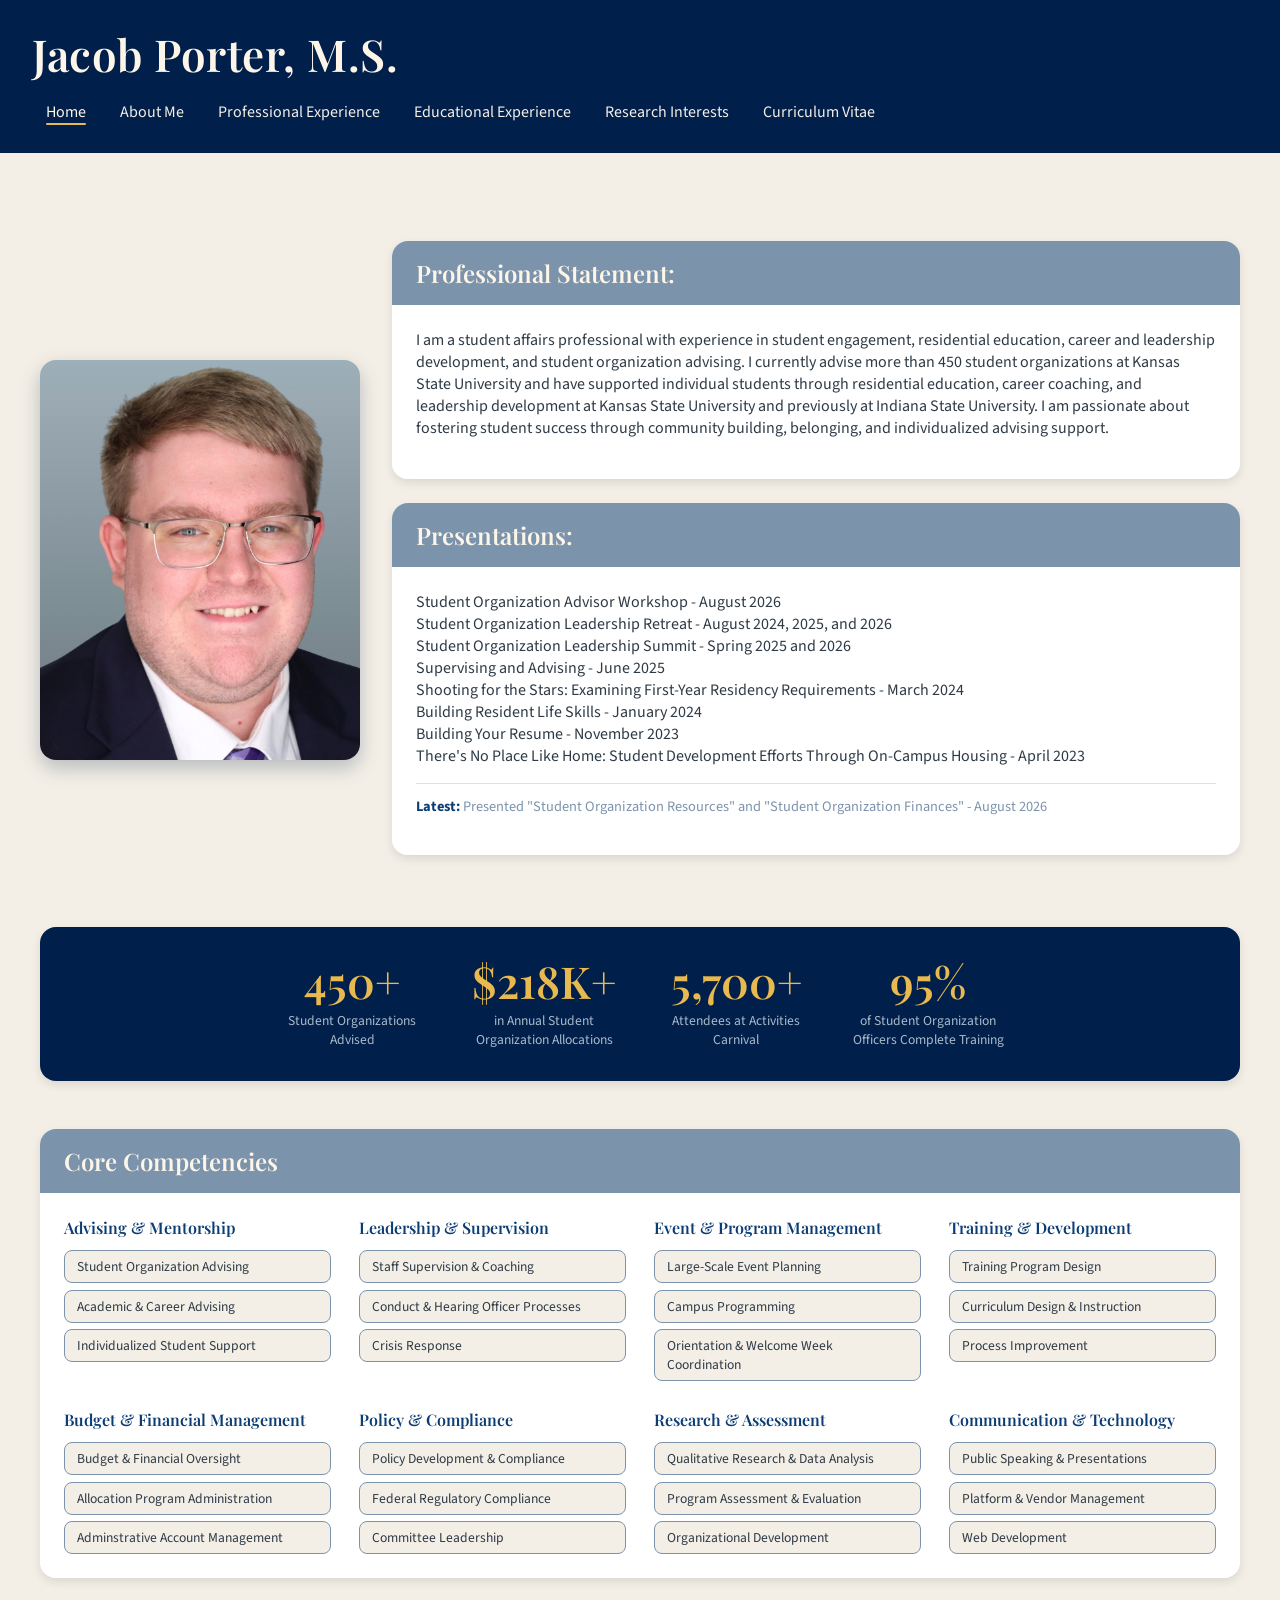
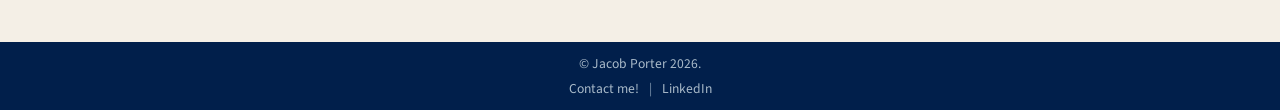
==== index.html @ 85df47d3 "Update profile image source in index.html" ====
<!DOCTYPE html>
<html lang="en" xmlns="http://www.w3.org/1999/xhtml">
<head>
    <meta charset="utf-8" />
    <link rel="preconnect" href="https://fonts.googleapis.com">
    <link rel="preconnect" href="https://fonts.gstatic.com" crossorigin>
    <link href="https://fonts.googleapis.com/css2?family=Playfair+Display:wght@500;600&family=Source+Sans+Pro:wght@400;600&display=swap" rel="stylesheet">
    <meta name="viewport" content="width=device-width, initial-scale=1" />
    <title>Jacob Porter</title>
    <link rel="stylesheet" href="styles.css" type="text/css" />
    <link rel="icon" href="favicon.ico" sizes="any">
    <link rel="icon" href="favicon-192.png" type="image/png">
    <link rel="apple-touch-icon" href="favicon-180.png">
</head>
<body>
    <header>
        <h1 class="hero-name"> Jacob Porter, M.S.</h1>
        <nav>
            <a href="index.html" class="active">Home</a>
            <a href="about.html">About Me</a>
            <a href="professional-experiences.html">Professional Experience</a>
            <a href="education.html">Educational Experience</a>
            <a href="research.html">Research Interests</a>
            <a href="cv.html">Curriculum Vitae</a>
        </nav>
    </header>
    <main>
        <div class="profile-section">
            <img src="headshot-rect.jpg" alt="Headshot" class="headshot" />
            <div>
                <section id="statement" class="statement-card">
                    <div class="statement-header">
                        <h2>Professional Statement:</h2>
                    </div>
                    <div class="statement-body">
                        <p>I am a student affairs professional with experience in student engagement, residential education, career and leadership development, and student organization advising. I currently advise more than 450 student organizations at Kansas State University and have supported individual students through residential education, career coaching, and leadership development at Kansas State University and previously at Indiana State University. I am passionate about fostering student success through community building, belonging, and individualized advising support.</p>
                    </div>
                </section>
                <section id="presentations" class="statement-card">
                    <div class="statement-header">
                        <h2>Presentations:</h2>
                    </div>
                    <div class="statement-body">
                        <p>
                            Student Organization Advisor Workshop - August 2026
                            <br />
                            Student Organization Leadership Retreat - August 2024, 2025, and 2026
                            <br />
                            Student Organization Leadership Summit - Spring 2025 and 2026
                            <br />
                            Supervising and Advising - June 2025
                            <br />
                            Shooting for the Stars: Examining First-Year Residency Requirements - March 2024
                            <br />
                            Building Resident Life Skills - January 2024
                            <br />
                            Building Your Resume - November 2023
                            <br />
                            There's No Place Like Home: Student Development Efforts Through On-Campus Housing - April 2023
                        </p>
                        <p class="latest-update">
                            <strong>Latest:</strong> Presented "Student Organization Resources" and "Student Organization Finances" - August 2026
                        </p>
                    </div>
                </section>
            </div>
        </div>
        <section class="stats-section">
            <div class="stat-item">
                <span class="stat-number">450+</span>
                <span class="stat-label">Student Organizations Advised</span>
            </div>
            <div class="stat-item">
                <span class="stat-number">$218K+</span>
                <span class="stat-label">in Annual Student Organization Allocations</span>
            </div>
            <div class="stat-item">
                <span class="stat-number">5,700+</span>
                <span class="stat-label">Attendees at Activities Carnival</span>
            </div>
            <div class="stat-item">
                <span class="stat-number">95%</span>
                <span class="stat-label">of Student Organization Officers Complete Training</span>
            </div>
        </section>
        <section id="skills" class="statement-card">
            <div class="statement-header">
                <h2>Core Competencies</h2>
            </div>
            <div class="statement-body">
                <div class="skills-group">
                    <h3 class="skills-group-title">Advising &amp; Mentorship</h3>
                    <ul class="skills-list">
                        <li>Student Organization Advising</li>
                        <li>Academic &amp; Career Advising</li>
                        <li>Individualized Student Support</li>
                    </ul>
                </div>
                <div class="skills-group">
                    <h3 class="skills-group-title">Leadership &amp; Supervision</h3>
                    <ul class="skills-list">
                        <li>Staff Supervision &amp; Coaching</li>
                        <li>Conduct &amp; Hearing Officer Processes</li>
                        <li>Crisis Response</li>
                    </ul>
                </div>
                <div class="skills-group">
                    <h3 class="skills-group-title">Event &amp; Program Management</h3>
                    <ul class="skills-list">
                        <li>Large-Scale Event Planning</li>
                        <li>Campus Programming</li>
                        <li>Orientation &amp; Welcome Week Coordination</li>
                    </ul>
                </div>
                <div class="skills-group">
                    <h3 class="skills-group-title">Training &amp; Development</h3>
                    <ul class="skills-list">
                        <li>Training Program Design</li>
                        <li>Curriculum Design &amp; Instruction</li>
                        <li>Process Improvement</li>
                    </ul>
                </div>
                <div class="skills-group">
                    <h3 class="skills-group-title">Budget &amp; Financial Management</h3>
                    <ul class="skills-list">
                        <li>Budget &amp; Financial Oversight</li>
                        <li>Allocation Program Administration</li>
                        <li>Adminstrative Account Management</li>
                    </ul>
                </div>
                <div class="skills-group">
                    <h3 class="skills-group-title">Policy &amp; Compliance</h3>
                    <ul class="skills-list">
                        <li>Policy Development &amp; Compliance</li>
                        <li>Federal Regulatory Compliance</li>
                        <li>Committee Leadership</li>
                    </ul>
                </div>
                <div class="skills-group">
                    <h3 class="skills-group-title">Research &amp; Assessment</h3>
                    <ul class="skills-list">
                        <li>Qualitative Research &amp; Data Analysis</li>
                        <li>Program Assessment &amp; Evaluation</li>
                        <li>Organizational Development</li>
                    </ul>
                </div>
                <div class="skills-group">
                    <h3 class="skills-group-title">Communication &amp; Technology</h3>
                    <ul class="skills-list">
                        <li>Public Speaking &amp; Presentations</li>
                        <li>Platform &amp; Vendor Management</li>
                        <li>Web Development</li>
                    </ul>
                </div>
            </div>
        </section>
    </main>
    
   <footer>
    <div class="footer-content">
        <p>&copy; Jacob Porter 2026.</p>
        <div class="footer-links">
            <a href="mailto:jacob@jacobporter.me">Contact me!</a>
            <span class="footer-divider">|</span>
            <a href="https://www.linkedin.com/in/jacob-porter123/" target="_blank">LinkedIn</a>
        </div>
    </div>
</footer>

    <script>
        document.querySelectorAll('.accordion-trigger').forEach(trigger => {
            trigger.addEventListener('click', () => {
                const panel = trigger.nextElementSibling;
                const isOpen = trigger.getAttribute('aria-expanded') === 'true';
                trigger.setAttribute('aria-expanded', String(!isOpen));
                panel.style.maxHeight = isOpen ? null : panel.scrollHeight + 'px';
            });
        });
    </script>
</body>
</html>
---- styles.css ----
* {
    box-sizing: border-box;
}

html,
body {
    width: 100%;
    min-height: 100%;
}

body {
    margin: 0;
    min-height: 100vh;
    display: flex;
    flex-direction: column;
    font-family: "Source Sans Pro", sans-serif;
    background: #F4EFE6;
    color: #2E3A46;
}

h1,
h2,
h3,
h4,
h5,
h6 {
    margin-top: 0;
    color: #0B1120;
    font-family: "Playfair Display", serif;
    font-weight: 600;
}

/* Header */

header {
    width: 100%;
    padding: 24px 32px;
    display: flex;
    align-items: center;
    justify-content: space-between;
    flex-wrap: wrap;
    gap: 12px;
    background: #011F4B;
    color: #FDF6E8;
}

header h1 {
    margin: 0;
    color: #FDF6E8;
    font-size: 22px;
}

nav {
    display: flex;
    flex-wrap: wrap;
    gap: 6px;
}

nav a {
    position: relative;
    display: inline-block;
    padding: 6px 14px;
    color: #F4EFE6;
    text-decoration: none;
    border-radius: 999px;
    transition: .25s;
}

nav a:hover {
    color: #0B1120;
    background: #E8B94F;
}

nav a.active {
    color: #FDF6E8;
}

nav a.active::after {
    content: "";
    position: absolute;
    left: 14px;
    right: 14px;
    bottom: 4px;
    height: 2px;
    background: #E8B94F;
    border-radius: 2px;
    opacity: 0;
    transition: background-color .25s ease;
    animation: fadeInLine .6s ease .3s forwards;
}

nav a.active:hover {
    color: #0B1120;
}

nav a.active:hover::after {
    background: #0B1120;
}

@keyframes fadeInLine {
    from {
        opacity: 0;
    }

    to {
        opacity: 1;
    }
}

/* Footer */

footer {
    width: 100%;
    padding: 12px 32px;
    text-align: center;
    background: #011F4B;
    color: #A9BAC9;
}

footer p {
    margin: 0;
    font-size: .85rem;
}

.footer-content {
    display: flex;
    flex-direction: column;
    align-items: center;
    gap: 6px;
}

.footer-links {
    display: flex;
    align-items: center;
    gap: 10px;
    font-size: .85rem;
}

.footer-links a {
    color: #A9BAC9;
    text-decoration: none;
}

.footer-links a:hover {
    color: #E8B94F;
}

.footer-divider {
    color: #7C93AC;
}

/* Main */

main {
    width: 100%;
    max-width: 1300px;
    margin: 0 auto;
    padding: 40px;
    flex: 1;
}

main a {
    color: #0B3D74;
}

main a:hover {
    color: #C97B3D;
}

section {
    width: 100%;
    margin-bottom: 24px;
}

.hero-name {
    font-size: 2.75rem !important;
    letter-spacing: .5px;
}

/* Stats */

.stats-section {
    width: 100%;
    margin: 1rem auto 3rem;
    padding: 2rem;
    display: flex;
    flex-wrap: wrap;
    justify-content: center;
    gap: 2rem;
    background: #011F4B;
    border-radius: 16px;
    box-shadow: 0 4px 10px rgba(0, 0, 0, .1);
}

.stat-item {
    min-width: 140px;
    display: flex;
    flex-direction: column;
    align-items: center;
    text-align: center;
}

.stat-number {
    font-family: "Playfair Display", serif;
    font-size: 2.75rem;
    font-weight: 600;
    line-height: 1;
    color: #E8B94F;
}

.stat-label {
    max-width: 160px;
    margin-top: .5rem;
    font-size: .85rem;
    color: #A9BAC9;
}

/* Timeline */

.timeline {
    position: relative;
    padding-left: 2.5rem;
}

.timeline-entry {
    position: relative;
    margin-bottom: 12px;
}

.timeline-entry::before {
    content: "";
    position: absolute;
    left: calc(-2.5rem + 9px);
    top: 22px;
    bottom: -34px;
    width: 2px;
    background: #7C93AC;
}

.timeline-entry:last-child::before {
    display: none;
}

.timeline-dot {
    position: absolute;
    left: -2.5rem;
    top: 22px;
    width: 20px;
    height: 20px;
    border: 3px solid #011F4B;
    border-radius: 50%;
    background: #E8B94F;
}

/* Buttons */

.download-container {
    margin-top: 24px;
    text-align: center;
}

.download-button {
    display: inline-block;
    padding: 10px 20px;
    background: #011F4B;
    color: #F4EFE6 !important;
    font-weight: 600;
    text-decoration: none !important;
    border-radius: 999px;
    transition: .25s;
}

.download-button:hover {
    background: #E8B94F;
    color: #0B1120 !important;
}

/* Cards */

.statement-card {
    width: 100%;
    overflow: hidden;
    background: #FFFFFF;
    border-radius: 16px;
    box-shadow: 0 4px 10px rgba(0, 0, 0, .1);
    transition: transform .25s ease, box-shadow .25s ease;
    position: relative;
    z-index: 1;
}

.statement-card:hover {
    transform: translateY(-4px);
    box-shadow: 0 8px 20px rgba(0, 0, 0, .15);
}

.statement-header {
    width: 100%;
    padding: 1rem 1.5rem;
    background: #7C93AC;
    color: #FDF6E8;
}

.statement-header h1,
.statement-header h2,
.statement-header h3 {
    margin: 0;
    color: #FDF6E8;
}

.statement-body {
    width: 100%;
    padding: 1.5rem;
    background: #FFFFFF;
    color: #2E3A46;
}

.statement-body > p:first-child,
.statement-body > *:first-child {
    margin-top: 0;
}

/* Research */

.pipeline {
    align-items: stretch;
    gap: 0;
}

.pipeline-step {
    position: relative;
    flex: 1;
    min-width: 0;
    padding-top: 16px;
}

.stage-marker {
    position: absolute;
    top: 16px;
    left: 20px;
    transform: translateY(-50%);
    width: 32px;
    height: 32px;
    display: flex;
    align-items: center;
    justify-content: center;
    border-radius: 50%;
    background: #E8B94F;
    color: #0B1120;
    font-family: "Playfair Display", serif;
    font-weight: 600;
    box-shadow: 0 2px 6px rgba(0, 0, 0, .2);
    z-index: 3;
}

.pipeline-arrow {
    display: flex;
    align-items: center;
    justify-content: center;
    padding: 0 .5rem;
    font-size: 1.75rem;
    color: #7C93AC;
}

.research-sections {
    width: 100%;
    display: flex;
    flex-direction: row;
    align-items: stretch;
    gap: 2rem;
}

.research-sections section {
    flex: 1;
    min-width: 0;
    padding: 0;
    overflow: hidden;
    background: #FFFFFF;
    border-radius: 16px;
    box-shadow: 0 4px 10px rgba(0, 0, 0, .1);
}

.research-sections .statement-header {
    margin: 0;
}

/* CV */

.cv-container,
#cv,
#cv .statement-body {
    width: 100%;
}

.cv-container iframe {
    display: block;
    width: 100%;
    height: 900px;
    border: 1px solid #7C93AC;
    border-radius: 8px;
}

/* Accordion */

.accordion-item {
    width: 100%;
    margin-bottom: 12px;
    overflow: hidden;
    border: 1px solid #011F4B;
    border-radius: 8px;
}

.accordion-trigger {
    width: 100%;
    padding: 18px 20px;
    display: flex;
    align-items: center;
    justify-content: space-between;
    border: 0;
    background: #011F4B;
    color: #FDF6E8;
    cursor: pointer;
    text-align: left;
    font-family: inherit;
}

.accordion-trigger:hover,
.accordion-trigger[aria-expanded="true"] {
    background: #0B3D74;
}

.accordion-trigger-text strong {
    display: block;
    margin-bottom: 4px;
    color: #E8B94F;
    font-family: "Playfair Display", serif;
    font-size: 1.1rem;
}

.accordion-trigger-text i {
    color: #FDF6E8;
    font-size: .9rem;
}

.accordion-icon {
    color: #E8B94F;
    transition: transform .2s ease;
}

.accordion-trigger[aria-expanded="true"] .accordion-icon {
    transform: rotate(180deg);
}

.accordion-panel {
    max-height: 0;
    overflow: hidden;
    background: #FFFFFF;
    color: #2E3A46;
    opacity: 0;
    transition: max-height .35s ease, opacity .3s ease;
}

.accordion-trigger[aria-expanded="true"] + .accordion-panel {
    opacity: 1;
}

.accordion-panel ul {
    margin: 0;
    padding: 16px 20px;
}

.accordion-panel li {
    margin-bottom: 8px;
}

.accordion-panel li:last-child {
    margin-bottom: 0;
}

/* Profile */

.profile-section {
    width: 100%;
    margin: 3rem auto;
    display: flex;
    align-items: center;
    gap: 2rem;
}

.headshot {
    width: clamp(160px, 35vw, 320px);
    height: auto;
    aspect-ratio: 4 / 5;
    object-fit: cover;
    border-radius: 16px;   /* was 50% — swap for a soft rounded-rectangle corner, or use 0 for sharp corners */
    box-shadow: 0 8px 20px rgba(1, 31, 75, .25);
}

/* Quote */

.pull-quote {
    width: 100%;
    max-width: 600px;
    margin: 2rem auto 1rem;
    padding: 1.25rem 2rem;
    background: #011F4B;
    border-radius: 16px;
    text-align: center;
    box-shadow: 0 4px 10px rgba(0, 0, 0, .1);
}

.pull-quote blockquote {
    margin: 0;
    color: #E8B94F;
    font-family: "Playfair Display", serif;
    font-size: 1.5rem;
    font-style: italic;
    line-height: 1.4;
}

.quote-author {
    margin: .75rem 0 0;
    color: #FDF6E8;
    font-size: 1rem;
}

/* Latest update line */

.latest-update {
    margin-top: 12px;
    padding-top: 12px;
    border-top: 1px solid #E5DFD2;
    font-size: .9rem;
    color: #7C93AC;
}

    .latest-update strong {
        color: #0B3D74;
    }

/* Skills */

#skills .statement-body {
    display: grid;
    grid-template-columns: repeat(auto-fit, minmax(220px, 1fr));
    gap: 1.75rem;
}

.skills-group-title {
    margin: 0 0 .75rem;
    font-family: "Playfair Display", serif;
    font-size: 1rem;
    font-weight: 600;
    color: #0B3D74;
}

.skills-list {
    margin: 0;
    padding: 0;
    list-style: none;
    display: flex;
    flex-direction: column;
    gap: .4rem;
}

    .skills-list li {
        padding: 6px 12px;
        background: #F4EFE6;
        border: 1px solid #7C93AC;
        border-radius: 8px;
        font-size: .85rem;
        color: #2E3A46;
    }

/* Responsive */

@media (max-width: 900px) {
    header {
        justify-content: center;
        text-align: center;
    }

    nav {
        justify-content: center;
    }

    main {
        padding: 20px;
    }

    .hero-name {
        font-size: 2rem !important;
    }

    .stats-section {
        gap: 1.5rem;
        padding: 1.5rem;
    }

    .pipeline-arrow {
        padding: .5rem 0;
        transform: rotate(90deg);
    }

    .research-sections {
        flex-direction: column;
    }

    .profile-section {
        flex-direction: column;
    }
}

@media (max-width: 600px) {
    .timeline {
        padding-left: 1.75rem;
    }

    .timeline-dot {
        left: -1.75rem;
        width: 16px;
        height: 16px;
    }

    .timeline-entry::before {
        left: calc(-1.75rem + 7px);
    }
}
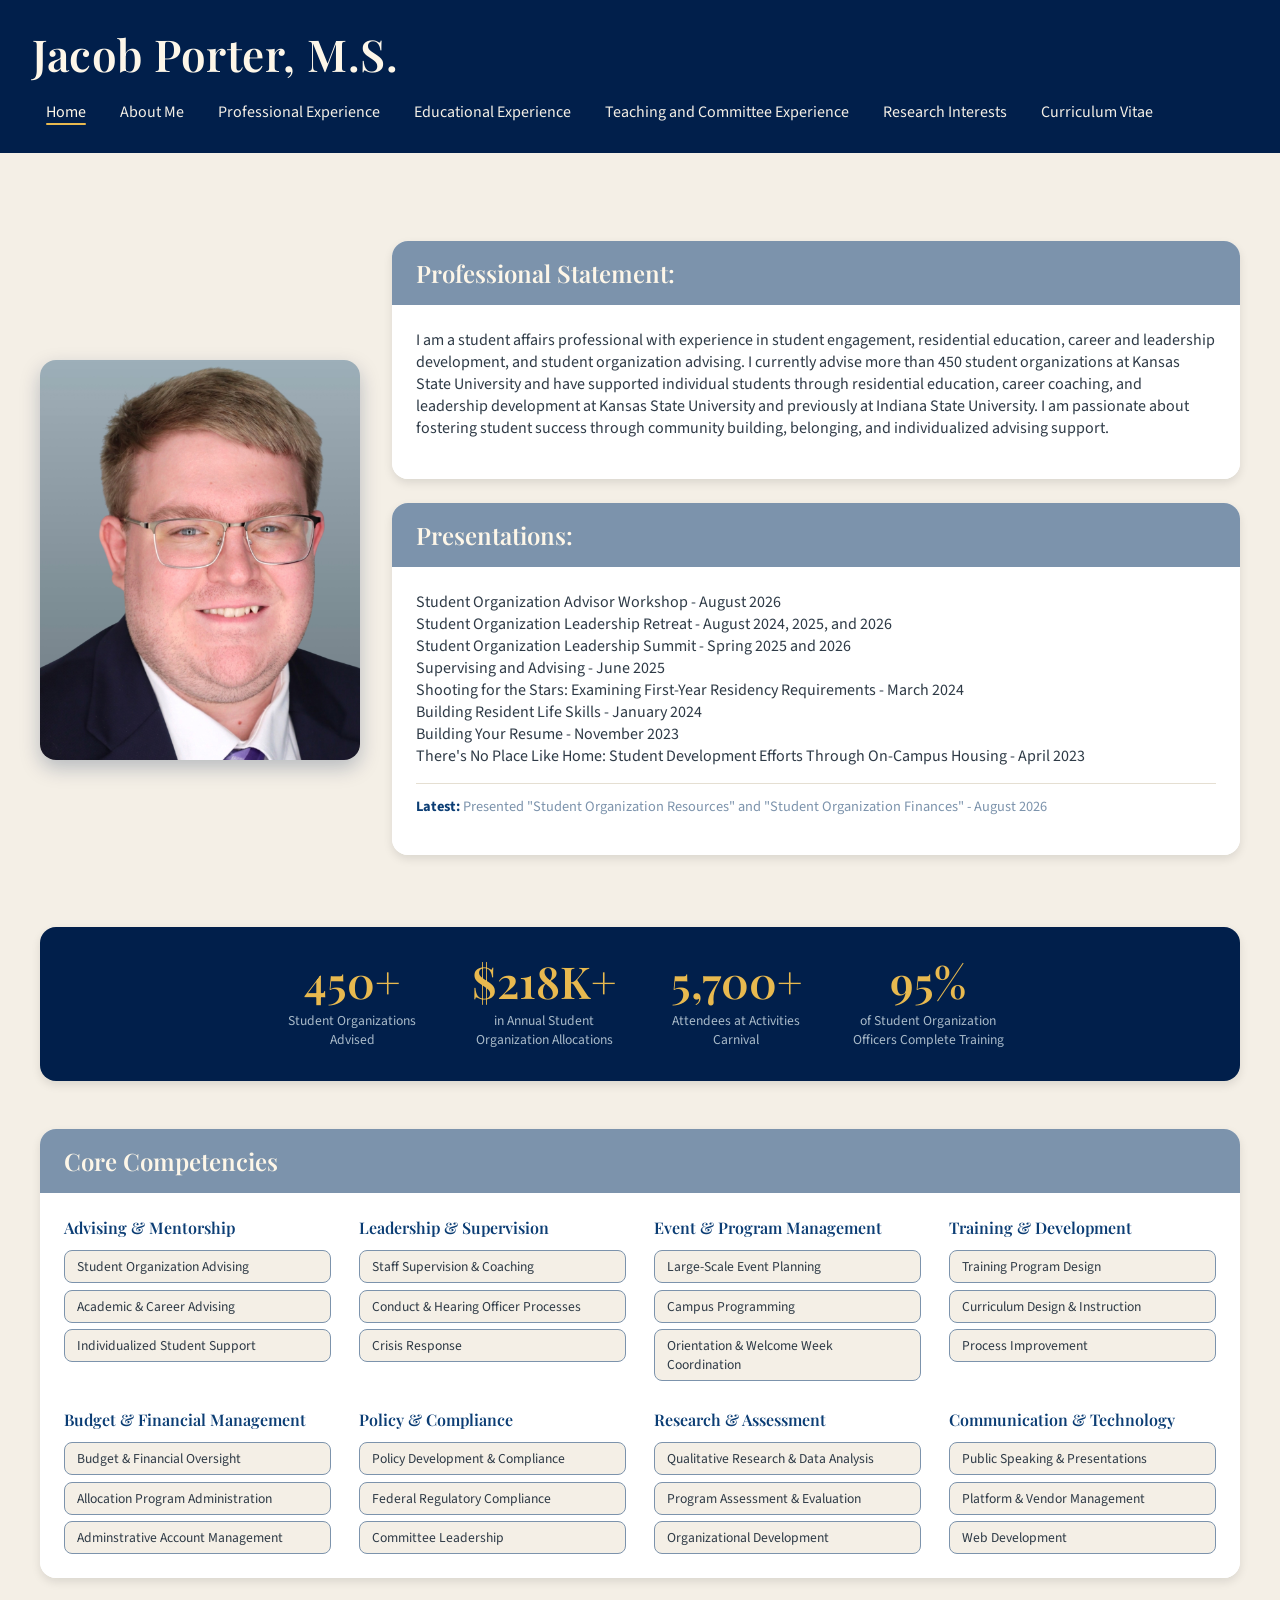
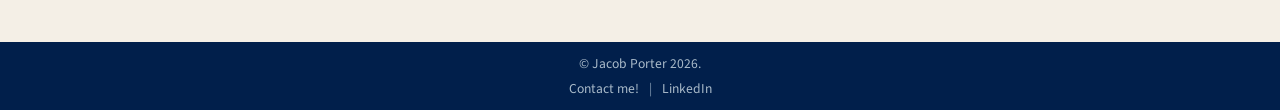
==== commit dc4d85da: "Add link to Teaching and Committee Experience" ====
--- a/index.html
+++ b/index.html
@@ -20,6 +20,7 @@
             <a href="about.html">About Me</a>
             <a href="professional-experiences.html">Professional Experience</a>
             <a href="education.html">Educational Experience</a>
+            <a href="teaching-and-service.html">Teaching and Committee Experience</a>
             <a href="research.html">Research Interests</a>
             <a href="cv.html">Curriculum Vitae</a>
         </nav>
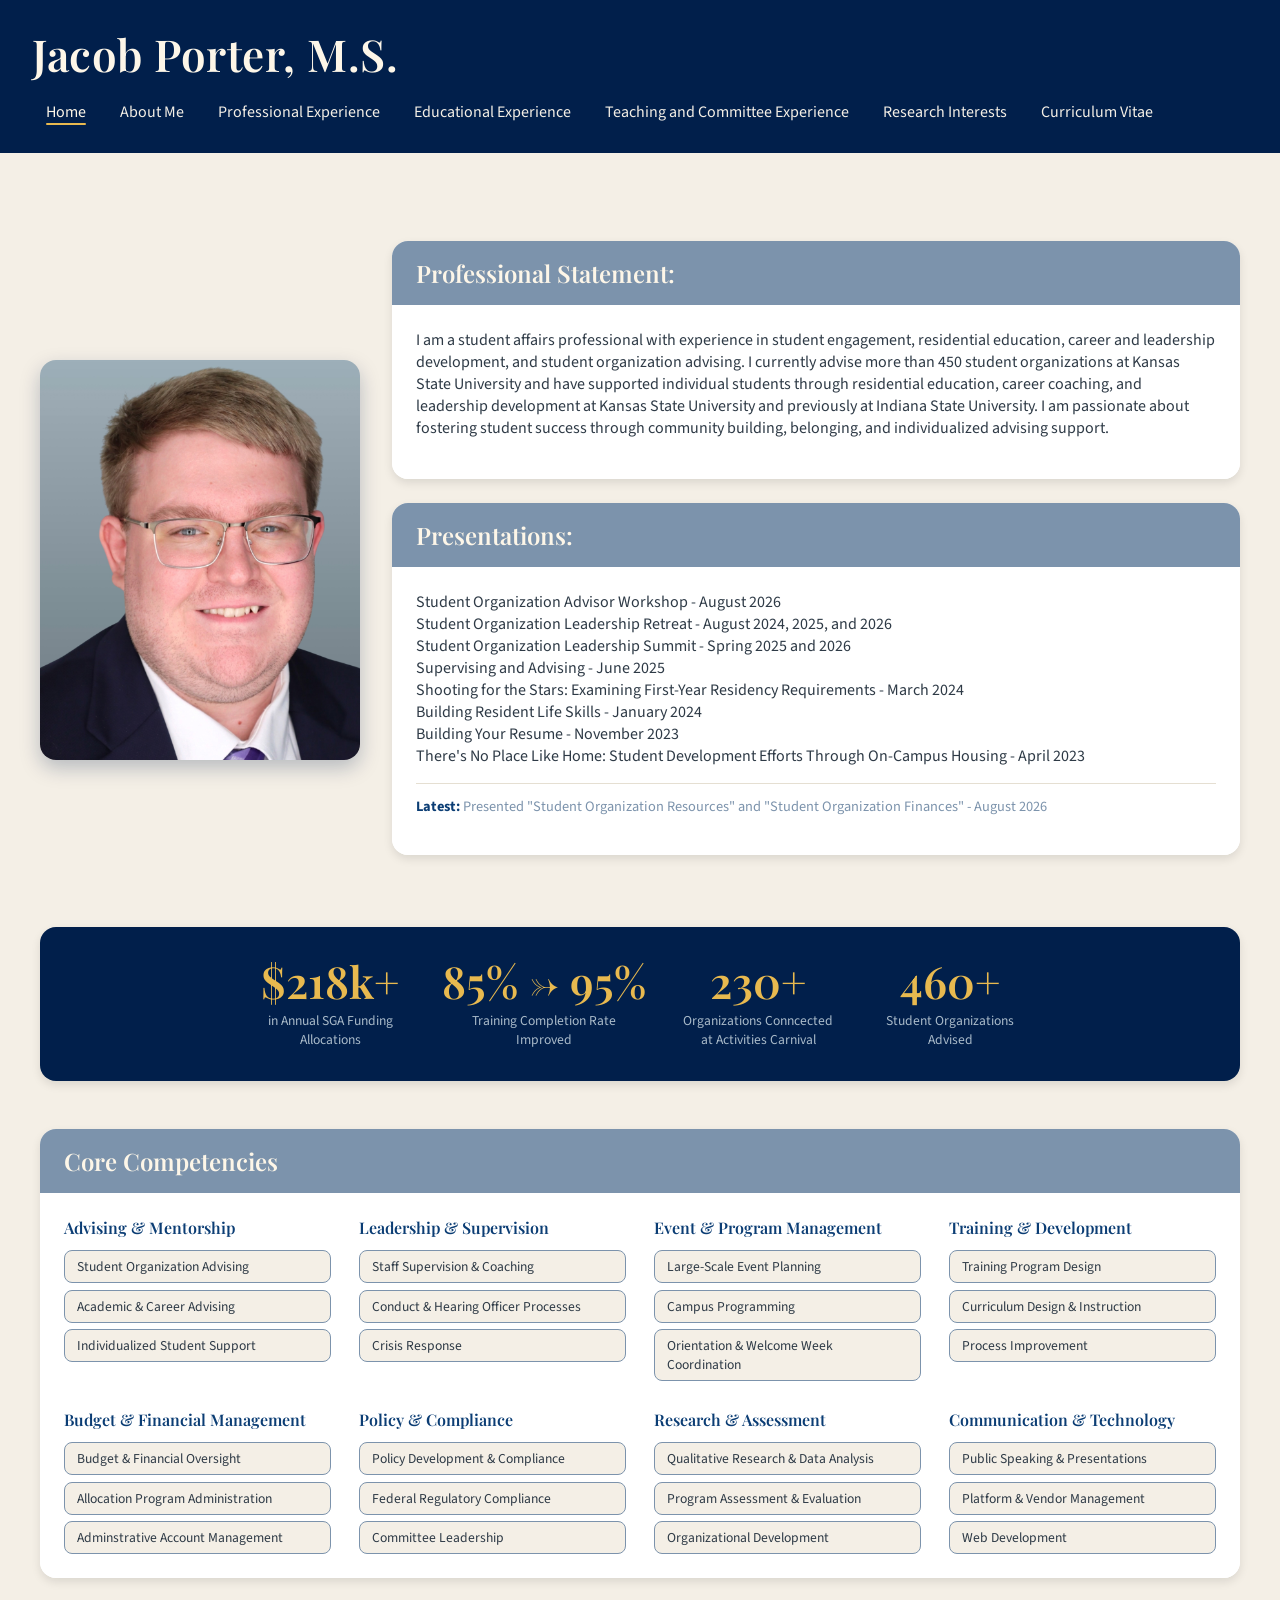
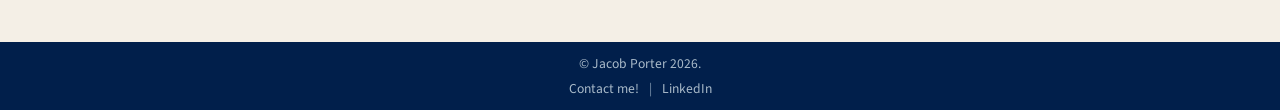
==== commit bf41ee4d: "Update statistics in index.html" ====
--- a/index.html
+++ b/index.html
@@ -20,7 +20,7 @@
             <a href="about.html">About Me</a>
             <a href="professional-experiences.html">Professional Experience</a>
             <a href="education.html">Educational Experience</a>
-            <a href="teaching-and-service.html">Teaching and Committee Experience</a>
+            <a href="teaching-and-committee.html">Teaching and Committee Experience</a>
             <a href="research.html">Research Interests</a>
             <a href="cv.html">Curriculum Vitae</a>
         </nav>
@@ -68,20 +68,20 @@
         </div>
         <section class="stats-section">
             <div class="stat-item">
-                <span class="stat-number">450+</span>
-                <span class="stat-label">Student Organizations Advised</span>
+                <span class="stat-number">$218k+</span>
+                <span class="stat-label">in Annual SGA Funding Allocations</span>
             </div>
             <div class="stat-item">
-                <span class="stat-number">$218K+</span>
-                <span class="stat-label">in Annual Student Organization Allocations</span>
+                <span class="stat-number">85% -> 95%</span>
+                <span class="stat-label">Training Completion Rate Improved</span>
             </div>
             <div class="stat-item">
-                <span class="stat-number">5,700+</span>
-                <span class="stat-label">Attendees at Activities Carnival</span>
+                <span class="stat-number">230+</span>
+                <span class="stat-label">Organizations Conncected at Activities Carnival</span>
             </div>
             <div class="stat-item">
-                <span class="stat-number">95%</span>
-                <span class="stat-label">of Student Organization Officers Complete Training</span>
+                <span class="stat-number">460+</span>
+                <span class="stat-label">Student Organizations Advised</span>
             </div>
         </section>
         <section id="skills" class="statement-card">
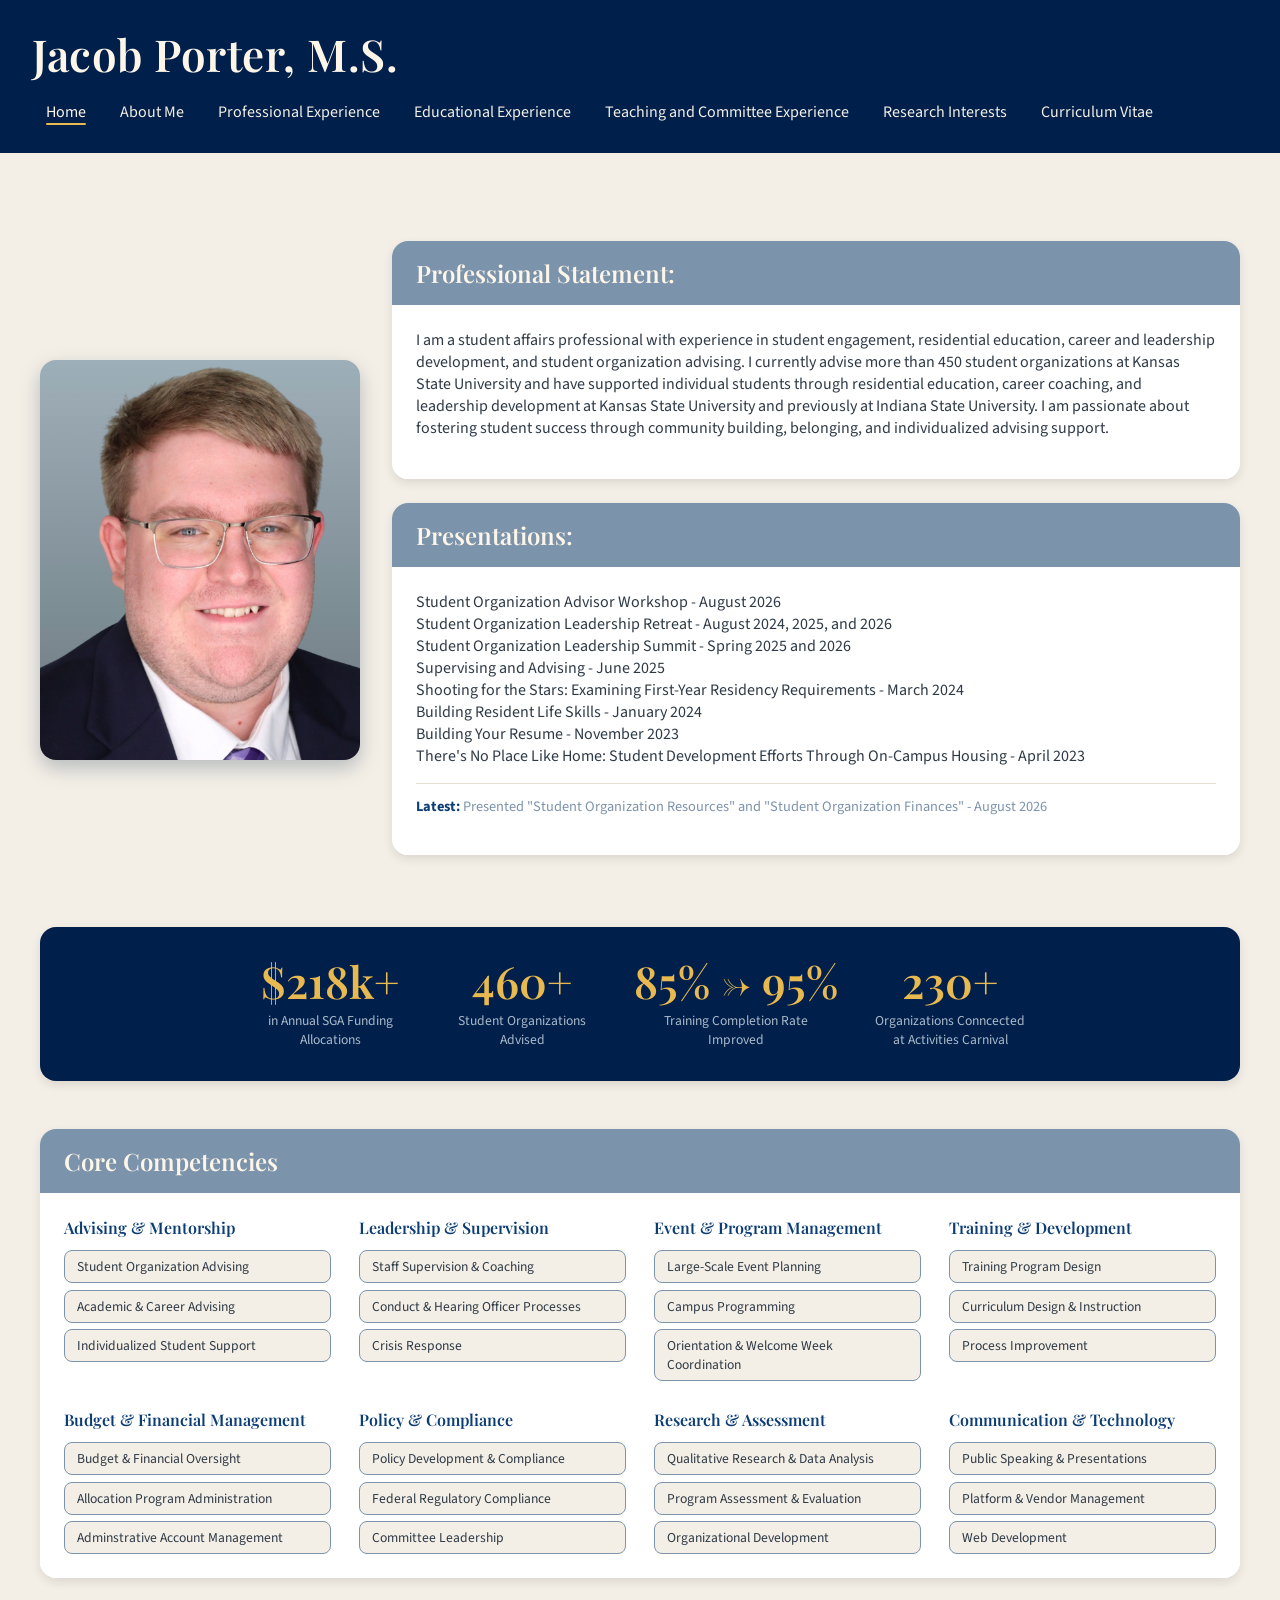
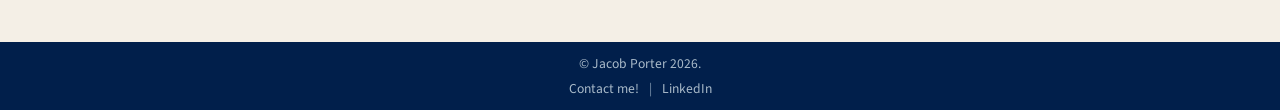
==== commit e8003d8b: "Remove duplicate statistic for Student Organizations Removed duplicate stat-item for Student Organiz" ====
--- a/index.html
+++ b/index.html
@@ -72,16 +72,16 @@
                 <span class="stat-label">in Annual SGA Funding Allocations</span>
             </div>
             <div class="stat-item">
+                <span class="stat-number">460+</span>
+                <span class="stat-label">Student Organizations Advised</span>
+            </div>
+            <div class="stat-item">
                 <span class="stat-number">85% -> 95%</span>
                 <span class="stat-label">Training Completion Rate Improved</span>
             </div>
             <div class="stat-item">
                 <span class="stat-number">230+</span>
                 <span class="stat-label">Organizations Conncected at Activities Carnival</span>
-            </div>
-            <div class="stat-item">
-                <span class="stat-number">460+</span>
-                <span class="stat-label">Student Organizations Advised</span>
             </div>
         </section>
         <section id="skills" class="statement-card">
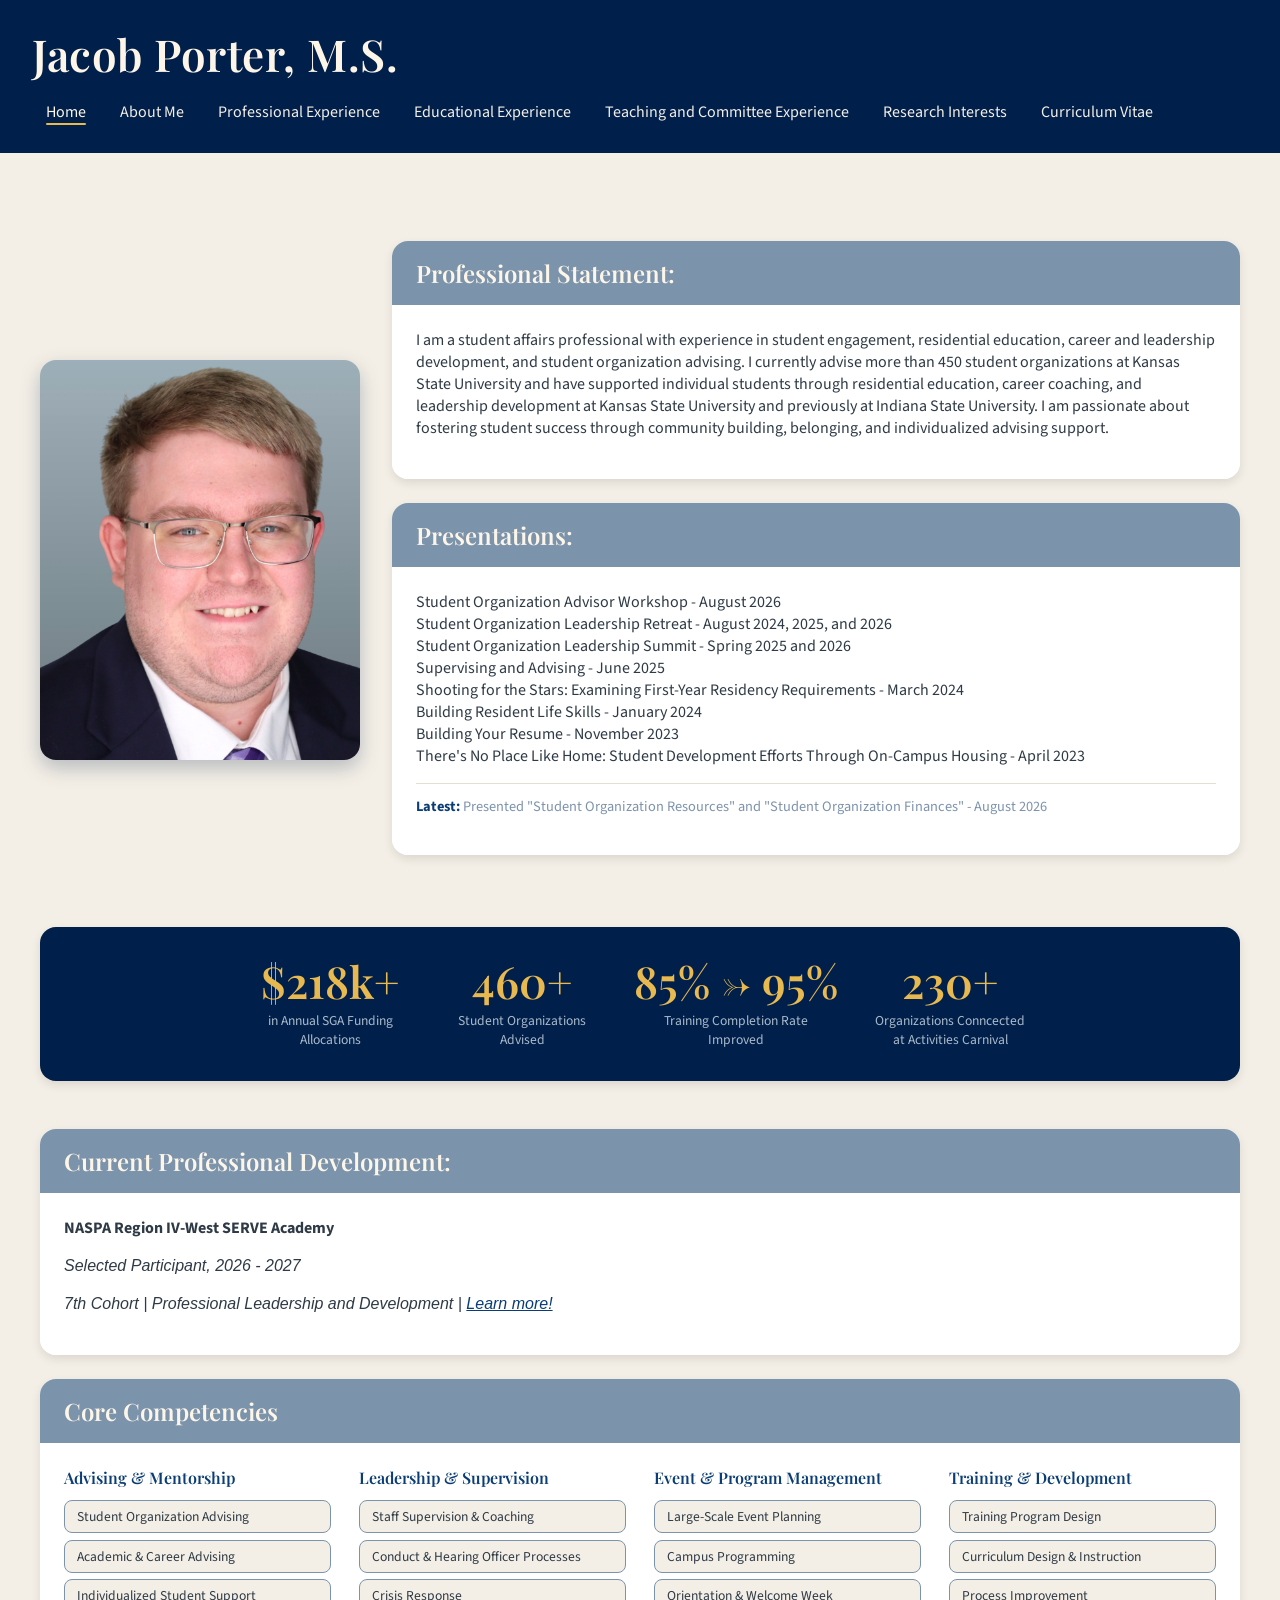
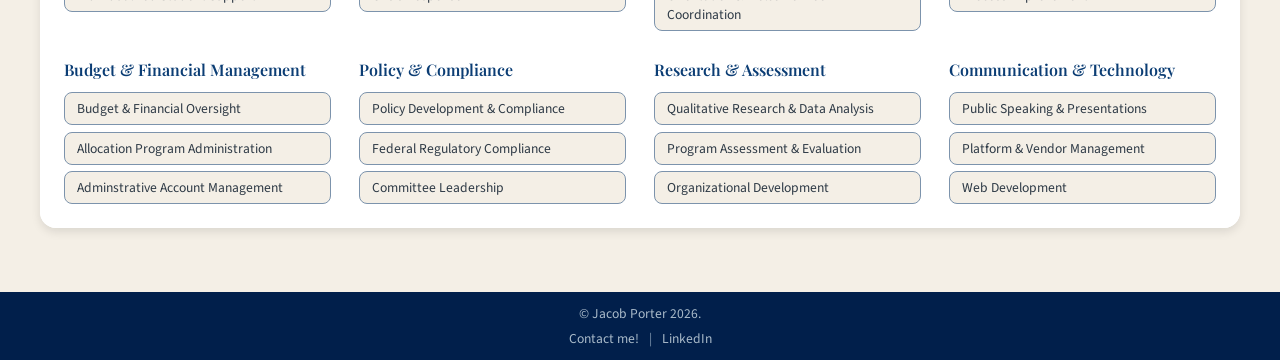
==== commit 96654d8a: "Add current professional development section Added a new section for current professional developmen" ====
--- a/index.html
+++ b/index.html
@@ -84,6 +84,18 @@
                 <span class="stat-label">Organizations Conncected at Activities Carnival</span>
             </div>
         </section>
+        <div>
+            <section id="statement" class="statement-card">
+                <div class="statement-header">
+                    <h2>Current Professional Development:</h2>
+                </div>
+                <div class="statement-body">
+                    <p><strong>NASPA Region IV-West SERVE Academy</strong></p>
+                    <p><i>Selected Participant, 2026 - 2027</i></p>
+                    <p><i>7th Cohort | Professional Leadership and Development | <a href="about.html">Learn more!</a></i>
+               </div>
+            </section>
+            </div>
         <section id="skills" class="statement-card">
             <div class="statement-header">
                 <h2>Core Competencies</h2>
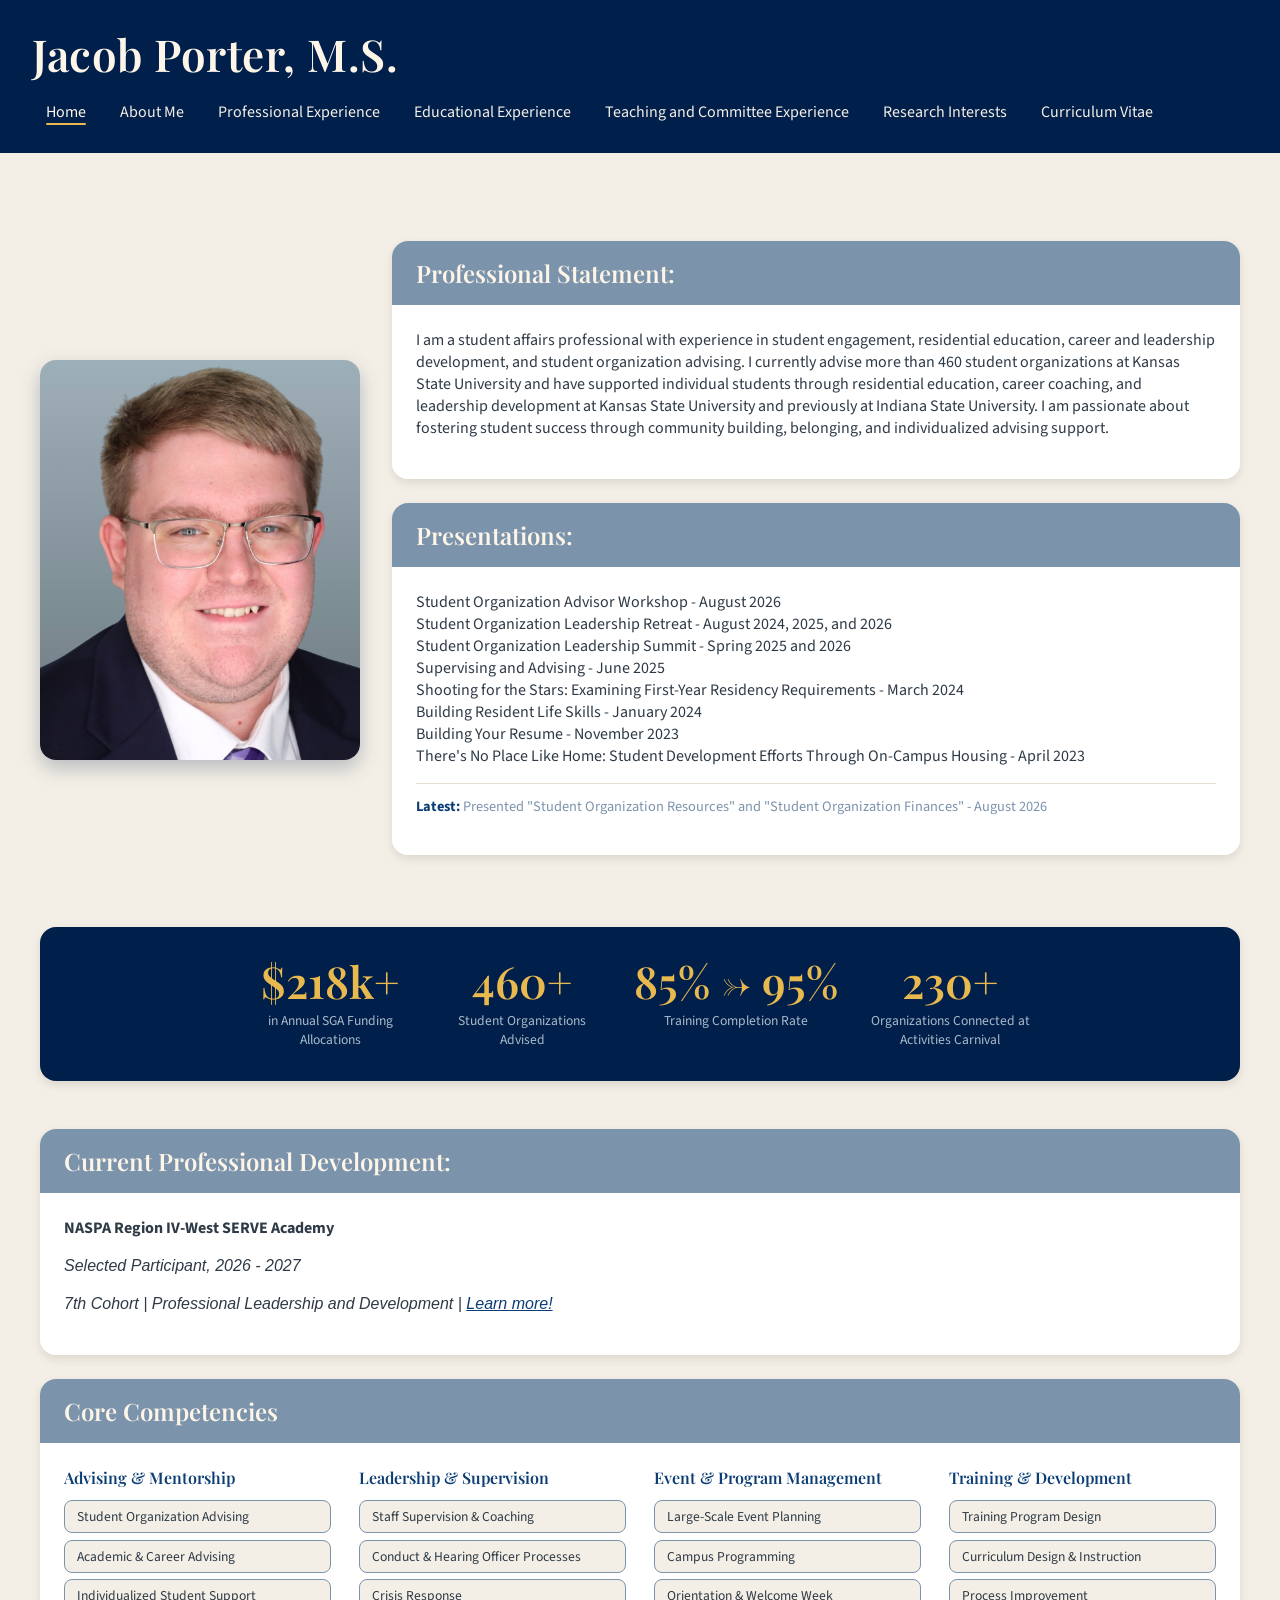
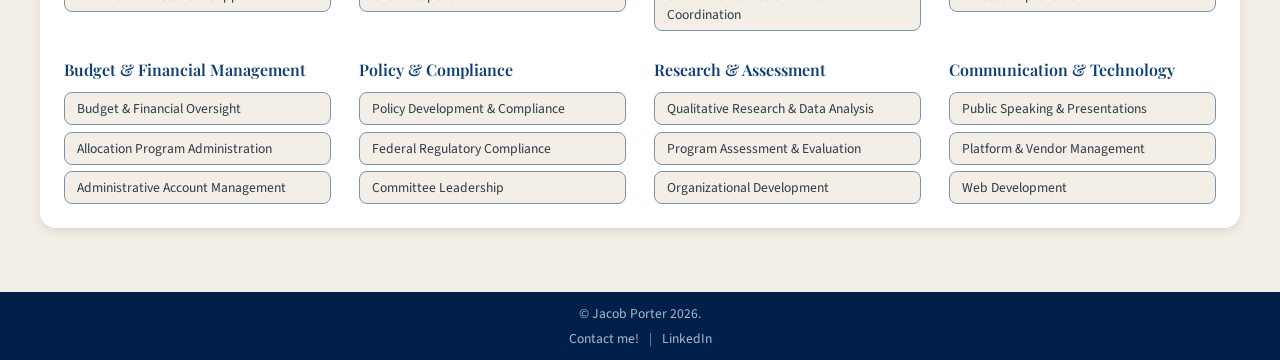
==== commit 46d360fa: "Correct typos and improve text in index.html Updated various text elements for accuracy and clarity." ====
--- a/index.html
+++ b/index.html
@@ -34,7 +34,7 @@
                         <h2>Professional Statement:</h2>
                     </div>
                     <div class="statement-body">
-                        <p>I am a student affairs professional with experience in student engagement, residential education, career and leadership development, and student organization advising. I currently advise more than 450 student organizations at Kansas State University and have supported individual students through residential education, career coaching, and leadership development at Kansas State University and previously at Indiana State University. I am passionate about fostering student success through community building, belonging, and individualized advising support.</p>
+                        <p>I am a student affairs professional with experience in student engagement, residential education, career and leadership development, and student organization advising. I currently advise more than 460 student organizations at Kansas State University and have supported individual students through residential education, career coaching, and leadership development at Kansas State University and previously at Indiana State University. I am passionate about fostering student success through community building, belonging, and individualized advising support.</p>
                     </div>
                 </section>
                 <section id="presentations" class="statement-card">
@@ -77,11 +77,11 @@
             </div>
             <div class="stat-item">
                 <span class="stat-number">85% -> 95%</span>
-                <span class="stat-label">Training Completion Rate Improved</span>
+                <span class="stat-label">Training Completion Rate</span>
             </div>
             <div class="stat-item">
                 <span class="stat-number">230+</span>
-                <span class="stat-label">Organizations Conncected at Activities Carnival</span>
+                <span class="stat-label">Organizations Connected at Activities Carnival</span>
             </div>
         </section>
         <div>
@@ -138,7 +138,7 @@
                     <ul class="skills-list">
                         <li>Budget &amp; Financial Oversight</li>
                         <li>Allocation Program Administration</li>
-                        <li>Adminstrative Account Management</li>
+                        <li>Administrative Account Management</li>
                     </ul>
                 </div>
                 <div class="skills-group">
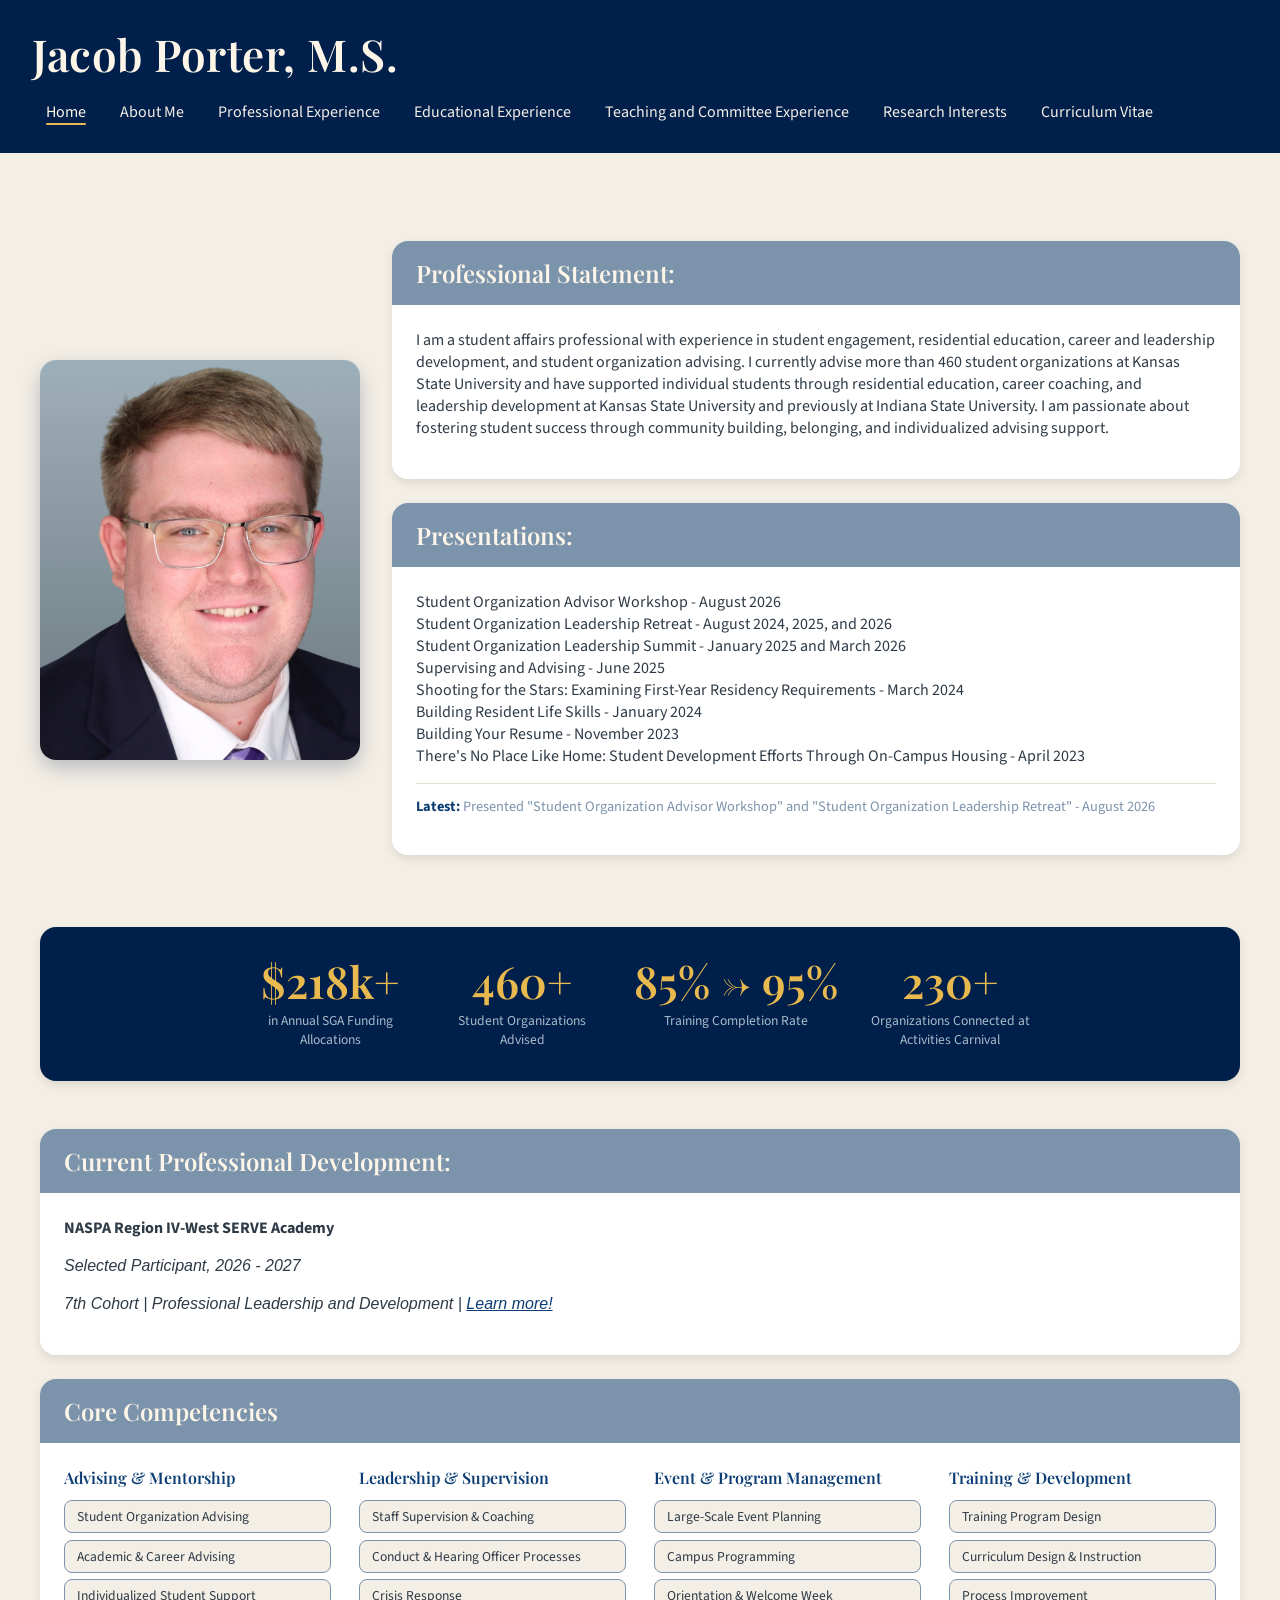
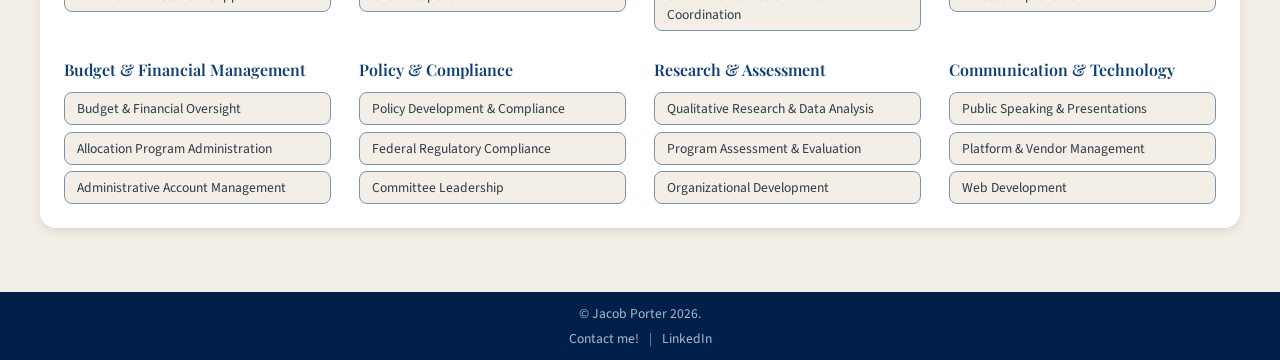
==== commit 786bae67: "Update event details in index.html" ====
--- a/index.html
+++ b/index.html
@@ -47,7 +47,7 @@
                             <br />
                             Student Organization Leadership Retreat - August 2024, 2025, and 2026
                             <br />
-                            Student Organization Leadership Summit - Spring 2025 and 2026
+                            Student Organization Leadership Summit - January 2025 and March 2026
                             <br />
                             Supervising and Advising - June 2025
                             <br />
@@ -60,7 +60,7 @@
                             There's No Place Like Home: Student Development Efforts Through On-Campus Housing - April 2023
                         </p>
                         <p class="latest-update">
-                            <strong>Latest:</strong> Presented "Student Organization Resources" and "Student Organization Finances" - August 2026
+                            <strong>Latest:</strong> Presented "Student Organization Advisor Workshop" and "Student Organization Leadership Retreat" - August 2026
                         </p>
                     </div>
                 </section>
